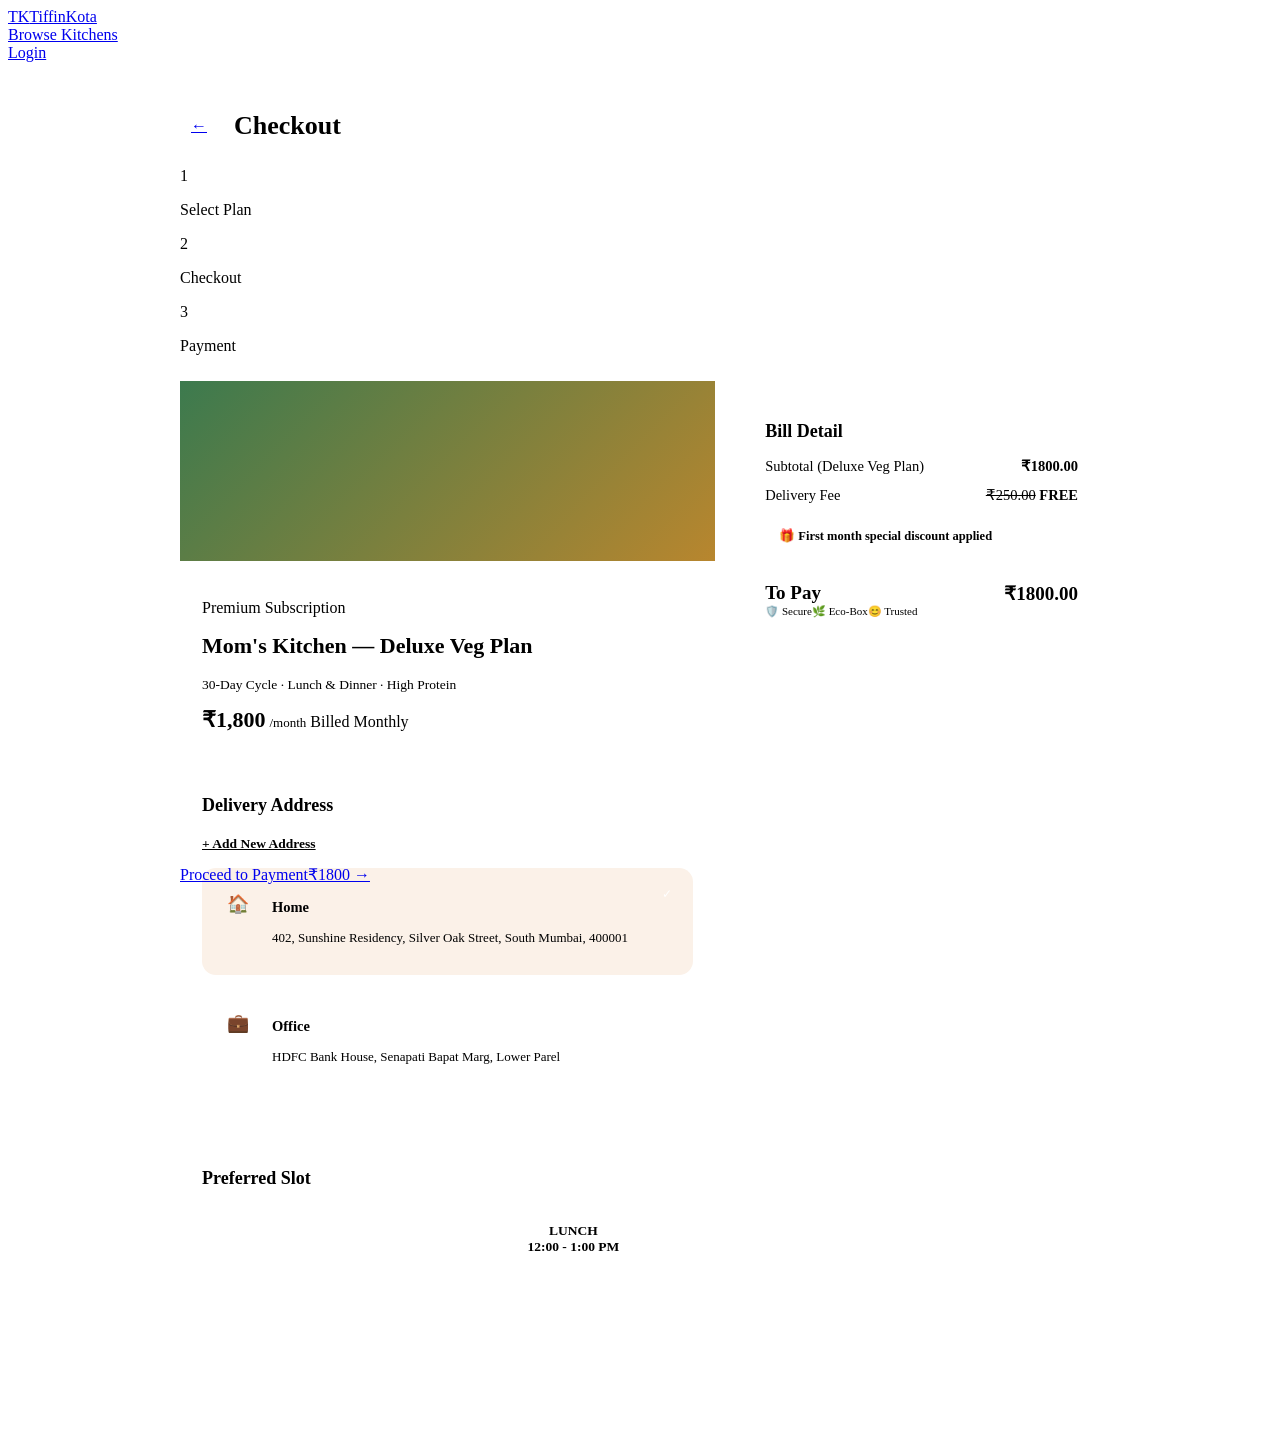
==== checkout.html @ 13e73228 "Rename checkout-1.html to checkout.html" ====
<!DOCTYPE html>
<html lang="en">
<head>
<meta charset="UTF-8">
<meta name="viewport" content="width=device-width, initial-scale=1.0">
<title>Checkout — TiffinKota</title>
<link rel="stylesheet" href="css/style.css">
<style>
  .page-wrap{max-width:920px; margin:0 auto; padding:32px 24px 140px;}
  .page-head{display:flex; align-items:center; gap:16px; margin-bottom:8px;}
  .back-btn{width:38px; height:38px; border-radius:50%; background:var(--cream-dim); display:flex; align-items:center; justify-content:center; font-size:16px;}
  .layout{display:grid; grid-template-columns:1.5fr 1fr; gap:28px; margin-top:26px; align-items:start;}
  .plan-card{overflow:hidden;}
  .plan-media{height:180px; background:linear-gradient(135deg,#3C7A4E,#B8862E);}
  .plan-body{padding:22px;}
  .addr-option{
    display:flex; gap:14px; padding:16px; border:1.5px solid var(--line); border-radius:14px; margin-bottom:12px; cursor:pointer; transition:all .2s;
  }
  .addr-option.selected{border-color:var(--maroon); background:#FBF1E8;}
  .addr-icon{width:40px; height:40px; border-radius:10px; background:var(--cream-dim); display:flex; align-items:center; justify-content:center; font-size:18px; flex:none;}
  .check-circle{margin-left:auto; width:20px; height:20px; border-radius:50%; border:2px solid var(--line); flex:none;}
  .addr-option.selected .check-circle{border-color:var(--maroon); background:var(--maroon); position:relative;}
  .addr-option.selected .check-circle::after{content:'✓'; color:#fff; font-size:12px; position:absolute; inset:0; display:flex; align-items:center; justify-content:center;}
  .slot-row{display:flex; gap:12px;}
  .slot-btn{flex:1; text-align:center; padding:18px 10px; border-radius:14px; border:1.5px solid var(--line); font-weight:600; font-size:13.5px; cursor:pointer; transition:all .2s;}
  .slot-btn.selected{background:var(--maroon); color:#fff; border-color:var(--maroon);}
  .bill-row{display:flex; justify-content:space-between; font-size:14.5px; margin-bottom:12px; color:var(--ink-soft);}
  .bill-row b{color:var(--ink); font-weight:600;}
  .bill-total{display:flex; justify-content:space-between; font-size:19px; font-weight:700; padding-top:14px; border-top:1px dashed var(--line); margin-top:6px;}
  .sticky-cta{
    position:fixed; bottom:0; left:0; right:0; background:var(--paper); border-top:1px solid var(--line);
    padding:16px 24px max(16px, env(safe-area-inset-bottom)); z-index:120;
  }
  .sticky-inner{max-width:920px; margin:0 auto; display:flex; align-items:center; justify-content:space-between; gap:20px;}
</style>
</head>
<body>

<nav class="nav">
  <div class="container nav-inner">
    <a href="index.html" class="brand"><span class="brand-mark">TK</span>TiffinKota</a>
    <div class="nav-links"><a href="kitchens.html">Browse Kitchens</a></div>
    <div class="nav-cta"><a href="login.html" class="btn btn-outline btn-sm">Login</a></div>
  </div>
</nav>

<div class="page-wrap">
  <div class="page-head">
    <a href="kitchens.html" class="back-btn">←</a>
    <h1 style="font-size:26px;">Checkout</h1>
  </div>

  <div class="steps-row mt-24">
    <div class="step-dot active"><span>1</span><p>Select Plan</p></div>
    <div class="step-dot active"><span>2</span><p>Checkout</p></div>
    <div class="step-dot"><span>3</span><p>Payment</p></div>
  </div>

  <div class="layout">
    <div>
      <div class="card plan-card">
        <div class="plan-media"></div>
        <div class="plan-body">
          <p class="eyebrow">Premium Subscription</p>
          <h2 style="font-size:22px; margin-top:6px;">Mom's Kitchen — Deluxe Veg Plan</h2>
          <p style="color:var(--ink-soft); font-size:13.5px; margin-top:6px;">30-Day Cycle · Lunch &amp; Dinner · High Protein</p>
          <div class="flex" style="align-items:baseline; gap:8px; margin-top:14px;">
            <span style="font-family:'JetBrains Mono'; font-size:22px; font-weight:700; color:var(--maroon);">₹1,800</span>
            <span style="color:var(--ink-soft); font-size:13px;">/month</span>
            <span class="chip" style="margin-left:auto;">Billed Monthly</span>
          </div>
        </div>
      </div>

      <div class="card mt-24" style="padding:22px;">
        <div class="flex" style="justify-content:space-between; align-items:center; margin-bottom:16px;">
          <h3 style="font-size:18px;">Delivery Address</h3>
          <a href="#" style="color:var(--terracotta-dark); font-size:13.5px; font-weight:600;" onclick="showToast('Address form opened')">+ Add New Address</a>
        </div>
        <div class="addr-option selected" onclick="selectAddr(this)">
          <div class="addr-icon">🏠</div>
          <div>
            <p style="font-weight:600; font-size:14.5px;">Home</p>
            <p style="font-size:13px; color:var(--ink-soft); margin-top:2px;">402, Sunshine Residency, Silver Oak Street, South Mumbai, 400001</p>
          </div>
          <div class="check-circle"></div>
        </div>
        <div class="addr-option" onclick="selectAddr(this)">
          <div class="addr-icon">💼</div>
          <div>
            <p style="font-weight:600; font-size:14.5px;">Office</p>
            <p style="font-size:13px; color:var(--ink-soft); margin-top:2px;">HDFC Bank House, Senapati Bapat Marg, Lower Parel</p>
          </div>
          <div class="check-circle"></div>
        </div>
      </div>

      <div class="card mt-24" style="padding:22px;">
        <h3 style="font-size:18px; margin-bottom:16px;">Preferred Slot</h3>
        <div class="slot-row">
          <div class="slot-btn selected" onclick="selectSlot(this)">LUNCH<br>1:00 - 2:00 PM</div>
          <div class="slot-btn" onclick="selectSlot(this)">LUNCH<br>12:00 - 1:00 PM</div>
        </div>
      </div>
    </div>

    <div class="card" style="padding:22px; position:sticky; top:90px;">
      <h3 style="font-size:18px; margin-bottom:16px;">Bill Detail</h3>
      <div class="bill-row"><span>Subtotal (Deluxe Veg Plan)</span><b>₹1800.00</b></div>
      <div class="bill-row"><span>Delivery Fee</span><b><s style="color:var(--ink-soft); font-weight:400;">₹250.00</s> <span style="color:var(--sage);">FREE</span></b></div>
      <div style="background:var(--sage-bg); color:var(--sage); font-size:12.5px; font-weight:600; padding:10px 14px; border-radius:10px; margin:14px 0;">
        🎁 First month special discount applied
      </div>
      <div class="bill-total"><span>To Pay</span><span style="color:var(--maroon);">₹1800.00</span></div>
      <div class="flex gap-16 mt-24" style="justify-content:center; font-size:11px; color:var(--ink-soft); flex-wrap:wrap;">
        <span>🛡️ Secure</span><span>🌿 Eco-Box</span><span>😊 Trusted</span>
      </div>
    </div>
  </div>
</div>

<div class="sticky-cta">
  <div class="sticky-inner">
    <a href="payment.html" class="btn btn-dark btn-block" style="justify-content:space-between; padding-right:22px;">
      <span>Proceed to Payment</span><span>₹1800 →</span>
    </a>
  </div>
</div>

<script src="js/script.js"></script>
<script>
  function selectAddr(el){
    document.querySelectorAll('.addr-option').forEach(a => a.classList.remove('selected'));
    el.classList.add('selected');
  }
  function selectSlot(el){
    document.querySelectorAll('.slot-btn').forEach(s => s.classList.remove('selected'));
    el.classList.add('selected');
  }
</script>
</body>
</html>
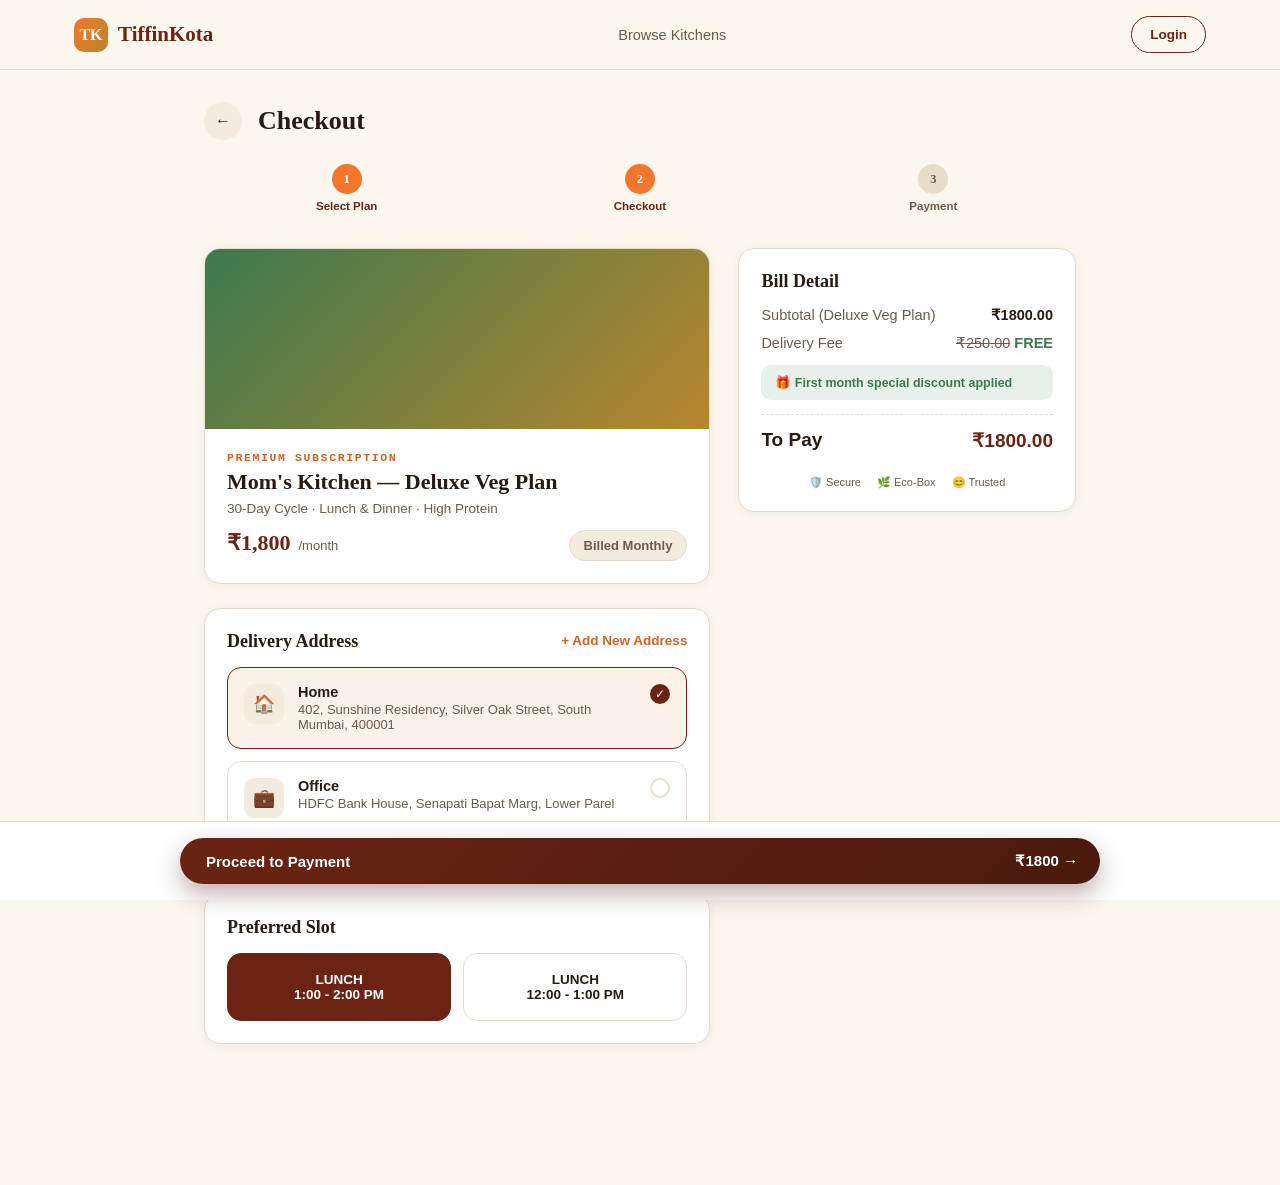
==== commit cb05d61c: "Update stylesheet and script paths in checkout.html" ====
--- a/checkout.html
+++ b/checkout.html
@@ -4,7 +4,7 @@
 <meta charset="UTF-8">
 <meta name="viewport" content="width=device-width, initial-scale=1.0">
 <title>Checkout — TiffinKota</title>
-<link rel="stylesheet" href="css/style.css">
+<link rel="stylesheet" href="/style.css">
 <style>
   .page-wrap{max-width:920px; margin:0 auto; padding:32px 24px 140px;}
   .page-head{display:flex; align-items:center; gap:16px; margin-bottom:8px;}
@@ -127,7 +127,7 @@
   </div>
 </div>
 
-<script src="js/script.js"></script>
+<script src="/script.js"></script>
 <script>
   function selectAddr(el){
     document.querySelectorAll('.addr-option').forEach(a => a.classList.remove('selected'));
--- a/style.css
+++ b/style.css
@@ -0,0 +1,233 @@
+/* ============================================
+   TiffinKota — Design System
+   Fraunces (display) + Work Sans (body) + JetBrains Mono (data)
+   ============================================ */
+
+@import url('https://fonts.googleapis.com/css2?family=Fraunces:ital,opsz,wght@0,9..144,300;0,9..144,500;0,9..144,600;0,9..144,700;1,9..144,500&family=Work+Sans:wght@400;500;600;700&family=JetBrains+Mono:wght@400;500;600&display=swap');
+
+:root{
+  --cream:      #FBF6EE;
+  --cream-dim:  #F3ECDE;
+  --paper:      #FFFFFF;
+  --ink:        #2A1B12;
+  --ink-soft:   #6E5B4C;
+  --terracotta: #F4762A;
+  --terracotta-dark: #D6611C;
+  --maroon:     #6B2413;
+  --maroon-deep:#4A1A0D;
+  --gold:       #B8862E;
+  --gold-light: #E8C874;
+  --sage:       #3C7A4E;
+  --sage-bg:    #E7F1E9;
+  --line:       #E7DCC9;
+  --shadow-sm:  0 2px 10px rgba(74,26,13,0.06);
+  --shadow-md:  0 10px 30px rgba(74,26,13,0.10);
+  --shadow-lg:  0 24px 60px rgba(74,26,13,0.16);
+  --radius-s:   10px;
+  --radius-m:   16px;
+  --radius-l:   26px;
+  --ease: cubic-bezier(.22,1,.36,1);
+}
+
+*{box-sizing:border-box; margin:0; padding:0;}
+html{scroll-behavior:smooth;}
+body{
+  font-family:'Work Sans', sans-serif;
+  background:var(--cream);
+  color:var(--ink);
+  -webkit-font-smoothing:antialiased;
+  overflow-x:hidden;
+}
+img{max-width:100%; display:block;}
+a{color:inherit; text-decoration:none;}
+button{font-family:inherit; cursor:pointer; border:none; background:none;}
+ul{list-style:none;}
+input, select{font-family:inherit;}
+
+.eyebrow{
+  font-family:'JetBrains Mono', monospace;
+  font-size:11.5px;
+  letter-spacing:.14em;
+  text-transform:uppercase;
+  color:var(--terracotta-dark);
+  font-weight:600;
+}
+h1,h2,h3,h4{font-family:'Fraunces', serif; font-weight:600; color:var(--ink); line-height:1.12;}
+.serif-italic{font-style:italic; font-weight:500; color:var(--terracotta-dark);}
+
+.container{max-width:1180px; margin:0 auto; padding:0 24px;}
+
+/* Focus visibility */
+a:focus-visible, button:focus-visible, input:focus-visible{
+  outline:2px solid var(--terracotta); outline-offset:2px;
+}
+@media (prefers-reduced-motion: reduce){
+  *{animation-duration:0.001ms !important; transition-duration:0.001ms !important;}
+}
+
+/* ---------- Buttons ---------- */
+.btn{
+  display:inline-flex; align-items:center; justify-content:center; gap:8px;
+  padding:14px 26px; border-radius:999px; font-weight:600; font-size:15px;
+  transition:transform .25s var(--ease), box-shadow .25s var(--ease), background .2s;
+  white-space:nowrap;
+}
+.btn-primary{
+  background:linear-gradient(135deg, var(--terracotta), var(--terracotta-dark));
+  color:#fff; box-shadow:0 10px 24px rgba(244,118,42,0.35);
+}
+.btn-primary:hover{transform:translateY(-2px); box-shadow:0 14px 30px rgba(244,118,42,0.45);}
+.btn-dark{
+  background:linear-gradient(135deg, var(--maroon), var(--maroon-deep));
+  color:#fff; box-shadow:0 10px 24px rgba(74,26,13,0.35);
+}
+.btn-dark:hover{transform:translateY(-2px); box-shadow:0 14px 30px rgba(74,26,13,0.45);}
+.btn-outline{
+  background:transparent; border:1.5px solid var(--maroon); color:var(--maroon);
+}
+.btn-outline:hover{background:var(--maroon); color:#fff;}
+.btn-ghost{background:var(--cream-dim); color:var(--ink);}
+.btn-ghost:hover{background:var(--line);}
+.btn-wa{
+  background:#1F8A4C; color:#fff; box-shadow:0 10px 24px rgba(31,138,76,.3);
+}
+.btn-wa:hover{transform:translateY(-2px);}
+.btn-sm{padding:10px 18px; font-size:13.5px;}
+.btn-block{width:100%;}
+
+/* ---------- Nav ---------- */
+.nav{
+  position:sticky; top:0; z-index:100;
+  background:rgba(251,246,238,0.85); backdrop-filter:blur(14px);
+  border-bottom:1px solid var(--line);
+}
+.nav-inner{display:flex; align-items:center; justify-content:space-between; padding:16px 24px;}
+.brand{display:flex; align-items:center; gap:10px; font-family:'Fraunces',serif; font-weight:700; font-size:21px; color:var(--maroon);}
+.brand-mark{
+  width:34px; height:34px; border-radius:10px;
+  background:linear-gradient(135deg, var(--terracotta), var(--gold));
+  display:flex; align-items:center; justify-content:center; color:#fff; font-size:16px;
+}
+.nav-links{display:flex; gap:34px; align-items:center;}
+.nav-links a{font-size:14.5px; font-weight:500; color:var(--ink-soft); transition:color .2s;}
+.nav-links a:hover{color:var(--terracotta-dark);}
+.nav-cta{display:flex; gap:10px; align-items:center;}
+.nav-toggle{display:none;}
+
+@media (max-width:860px){
+  .nav-links{display:none;}
+  .nav-toggle{display:block; font-size:22px; color:var(--maroon);}
+}
+
+/* ---------- Footer ---------- */
+.footer{background:var(--maroon-deep); color:#F3E4D6; padding:64px 0 28px;}
+.footer-grid{display:grid; grid-template-columns:1.4fr 1fr 1fr 1.1fr; gap:40px;}
+.footer h4{color:#fff; font-size:15px; margin-bottom:16px; font-family:'Work Sans'; font-weight:600;}
+.footer ul li{margin-bottom:10px;}
+.footer ul li a{color:#D8BFA9; font-size:14px; transition:color .2s;}
+.footer ul li a:hover{color:var(--gold-light);}
+.footer-brand{font-family:'Fraunces',serif; font-size:24px; color:#fff; font-weight:700; margin-bottom:12px;}
+.footer-desc{color:#D8BFA9; font-size:13.5px; line-height:1.7; max-width:280px;}
+.footer-bottom{
+  margin-top:48px; padding-top:24px; border-top:1px solid rgba(255,255,255,0.12);
+  display:flex; justify-content:space-between; flex-wrap:wrap; gap:12px;
+  font-size:12.5px; color:#B79A83;
+}
+.social-row{display:flex; gap:12px; margin-top:18px;}
+.social-row a{
+  width:34px; height:34px; border-radius:50%; border:1px solid rgba(255,255,255,0.25);
+  display:flex; align-items:center; justify-content:center; font-size:14px; color:#fff;
+  transition:background .2s;
+}
+.social-row a:hover{background:var(--terracotta);}
+
+@media (max-width:760px){
+  .footer-grid{grid-template-columns:1fr 1fr;}
+}
+
+/* ---------- WhatsApp floating button ---------- */
+.wa-float{
+  position:fixed; bottom:26px; right:26px; z-index:200;
+  width:58px; height:58px; border-radius:50%;
+  background:#1F8A4C; color:#fff; display:flex; align-items:center; justify-content:center;
+  font-size:26px; box-shadow:0 12px 30px rgba(31,138,76,0.4);
+  transition:transform .25s var(--ease);
+}
+.wa-float:hover{transform:scale(1.08) rotate(-4deg);}
+
+/* ---------- Section utilities ---------- */
+section{padding:88px 0;}
+.section-head{max-width:640px; margin-bottom:48px;}
+.section-head h2{font-size:clamp(28px,4vw,42px); margin-top:10px;}
+.section-head p{color:var(--ink-soft); font-size:16px; margin-top:14px; line-height:1.6;}
+.center{text-align:center; margin-left:auto; margin-right:auto;}
+
+/* ---------- Cards shared ---------- */
+.card{
+  background:var(--paper); border-radius:var(--radius-m); border:1px solid var(--line);
+  box-shadow:var(--shadow-sm);
+}
+
+/* ---------- Chips / tags ---------- */
+.chip{
+  display:inline-flex; align-items:center; gap:6px;
+  padding:7px 14px; border-radius:999px; font-size:13px; font-weight:600;
+  background:var(--cream-dim); color:var(--ink-soft); border:1px solid var(--line);
+  transition:all .2s;
+}
+.chip.active{background:var(--maroon); color:#fff; border-color:var(--maroon);}
+.chip-veg{background:var(--sage-bg); color:var(--sage); border:none;}
+
+/* ---------- Rating ---------- */
+.rating{
+  display:inline-flex; align-items:center; gap:4px; font-size:12.5px; font-weight:700;
+  background:rgba(255,255,255,0.92); padding:4px 9px; border-radius:8px; color:var(--ink);
+}
+
+/* ---------- Reveal on scroll ---------- */
+.reveal{opacity:0; transform:translateY(24px); transition:opacity .7s var(--ease), transform .7s var(--ease);}
+.reveal.in{opacity:1; transform:none;}
+
+/* ---------- Mobile phone frame (for showcasing app-like flows on desktop) ---------- */
+.phone-frame{
+  width:min(390px, 90vw);
+  background:var(--paper);
+  border-radius:38px;
+  border:8px solid var(--ink);
+  box-shadow:var(--shadow-lg);
+  overflow:hidden;
+  position:relative;
+}
+.phone-notch{
+  position:absolute; top:0; left:50%; transform:translateX(-50%);
+  width:120px; height:22px; background:var(--ink); border-radius:0 0 16px 16px; z-index:5;
+}
+.phone-screen{max-height:80vh; overflow-y:auto; -ms-overflow-style:none; scrollbar-width:none;}
+.phone-screen::-webkit-scrollbar{display:none;}
+
+/* ---------- Toast ---------- */
+.toast{
+  position:fixed; bottom:100px; right:26px; z-index:300;
+  background:var(--ink); color:#fff; padding:14px 20px; border-radius:12px;
+  font-size:14px; font-weight:500; box-shadow:var(--shadow-lg);
+  transform:translateY(20px); opacity:0; pointer-events:none;
+  transition:all .35s var(--ease);
+}
+.toast.show{transform:translateY(0); opacity:1;}
+
+/* ---------- Steps ---------- */
+.steps-row{display:flex; justify-content:space-between; gap:8px; margin-bottom:36px;}
+.step-dot{flex:1; text-align:center; position:relative;}
+.step-dot span{
+  display:inline-flex; align-items:center; justify-content:center;
+  width:30px; height:30px; border-radius:50%; background:var(--line); color:var(--ink-soft);
+  font-family:'JetBrains Mono'; font-size:12.5px; font-weight:600; margin-bottom:6px;
+}
+.step-dot.active span{background:var(--terracotta); color:#fff;}
+.step-dot p{font-size:11.5px; color:var(--ink-soft); font-weight:600;}
+.step-dot.active p{color:var(--maroon);}
+
+/* Utility */
+.flex{display:flex;}
+.gap-8{gap:8px;} .gap-12{gap:12px;} .gap-16{gap:16px;}
+.mt-8{margin-top:8px;} .mt-16{margin-top:16px;} .mt-24{margin-top:24px;} .mt-32{margin-top:32px;}
